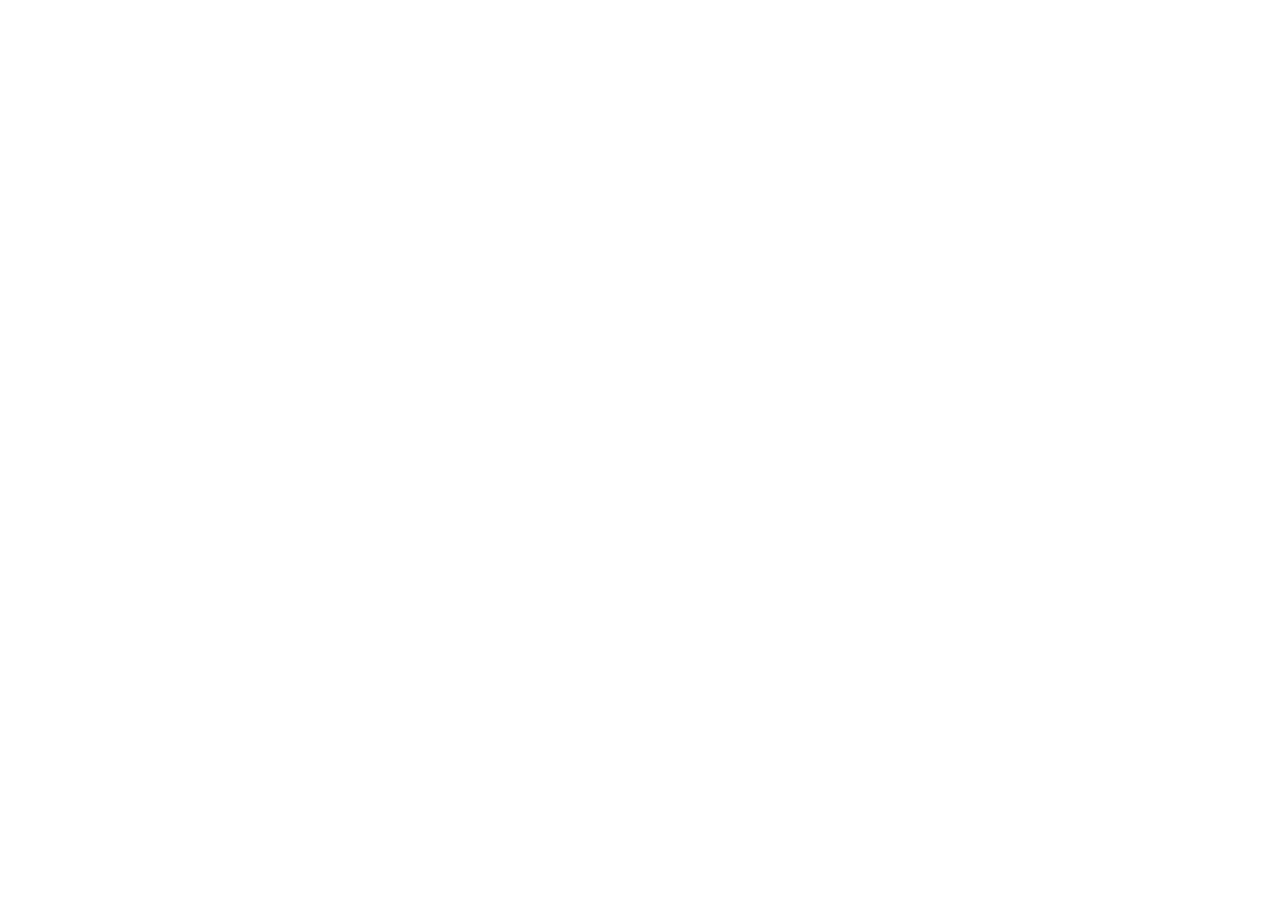
==== index.html @ 00c2632a "GOZA: añadir index.html" ====
<!doctype html><html lang="es"><head><meta charset="utf-8"><meta name="viewport" content="width=device-width,initial-scale=1"><meta name="theme-color" content="#111827"><title>GOZA · Registro de jornada</title><link rel="stylesheet" href="styles.css"></head><body><div id="app"></div><script src="config.js"></script><script type="module" src="app.js"></script></body></html>
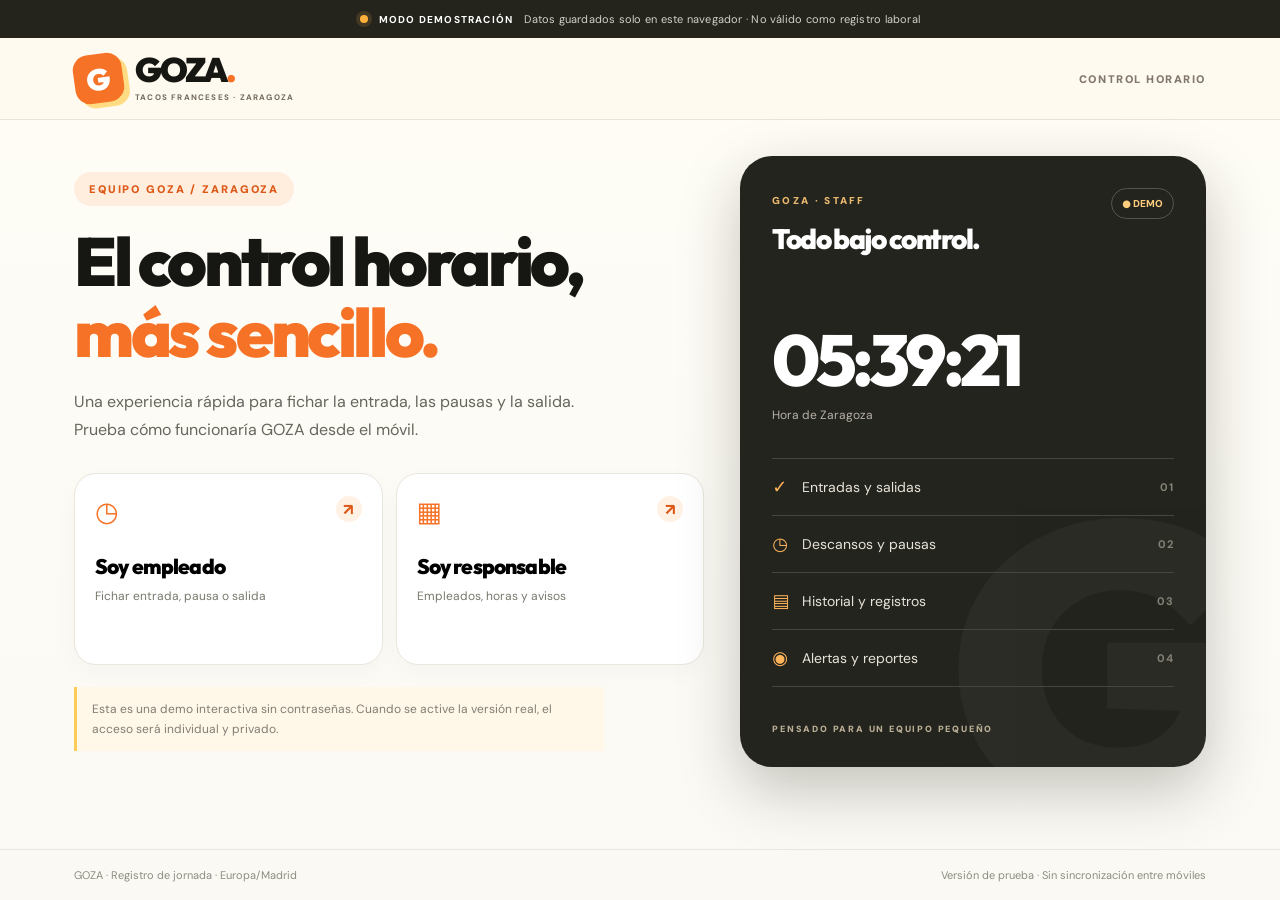
==== commit fc62d66f: "Activar demo interactiva cuando no hay backend configurado" ====
--- a/index.html
+++ b/index.html
@@ -1 +1,30 @@
-<!doctype html><html lang="es"><head><meta charset="utf-8"><meta name="viewport" content="width=device-width,initial-scale=1"><meta name="theme-color" content="#111827"><title>GOZA · Registro de jornada</title><link rel="stylesheet" href="styles.css"></head><body><div id="app"></div><script src="config.js"></script><script type="module" src="app.js"></script></body></html>+<!doctype html>
+<html lang="es">
+<head>
+<meta charset="utf-8">
+<meta name="viewport" content="width=device-width,initial-scale=1,viewport-fit=cover">
+<meta name="theme-color" content="#f57226">
+<meta name="description" content="GOZA Tacos Franceses Zaragoza - demostración del sistema de fichaje y control de jornada">
+<title>GOZA · Control Horario</title>
+<link rel="icon" type="image/svg+xml" href="favicon.svg">
+</head>
+<body>
+<div id="app"><p style="font-family:system-ui;text-align:center;margin-top:20vh">Cargando GOZA Fichaje…</p></div>
+<script src="./config.js"></script>
+<script>
+(function(){
+  var conf=window.GOZA_CONFIG||{};
+  var production=!!(conf.supabaseUrl&&/^https:\/\//.test(conf.supabaseUrl)&&conf.supabasePublishableKey);
+  var demo=(!production)||new URLSearchParams(location.search).has('demo');
+  var style=document.createElement('link');
+  style.rel='stylesheet'; style.href=demo?'./demo.css':'./styles.css';
+  document.head.appendChild(style);
+  var script=document.createElement('script');
+  script.src=demo?'./demo.js':'./app.js';
+  if(!demo)script.type='module';
+  script.onerror=function(){document.getElementById('app').innerHTML='<main style="padding:30px;font-family:system-ui">No se pudo cargar la aplicación. Comprueba la conexión y vuelve a intentarlo.</main>'};
+  document.body.appendChild(script);
+})();
+</script>
+</body>
+</html>
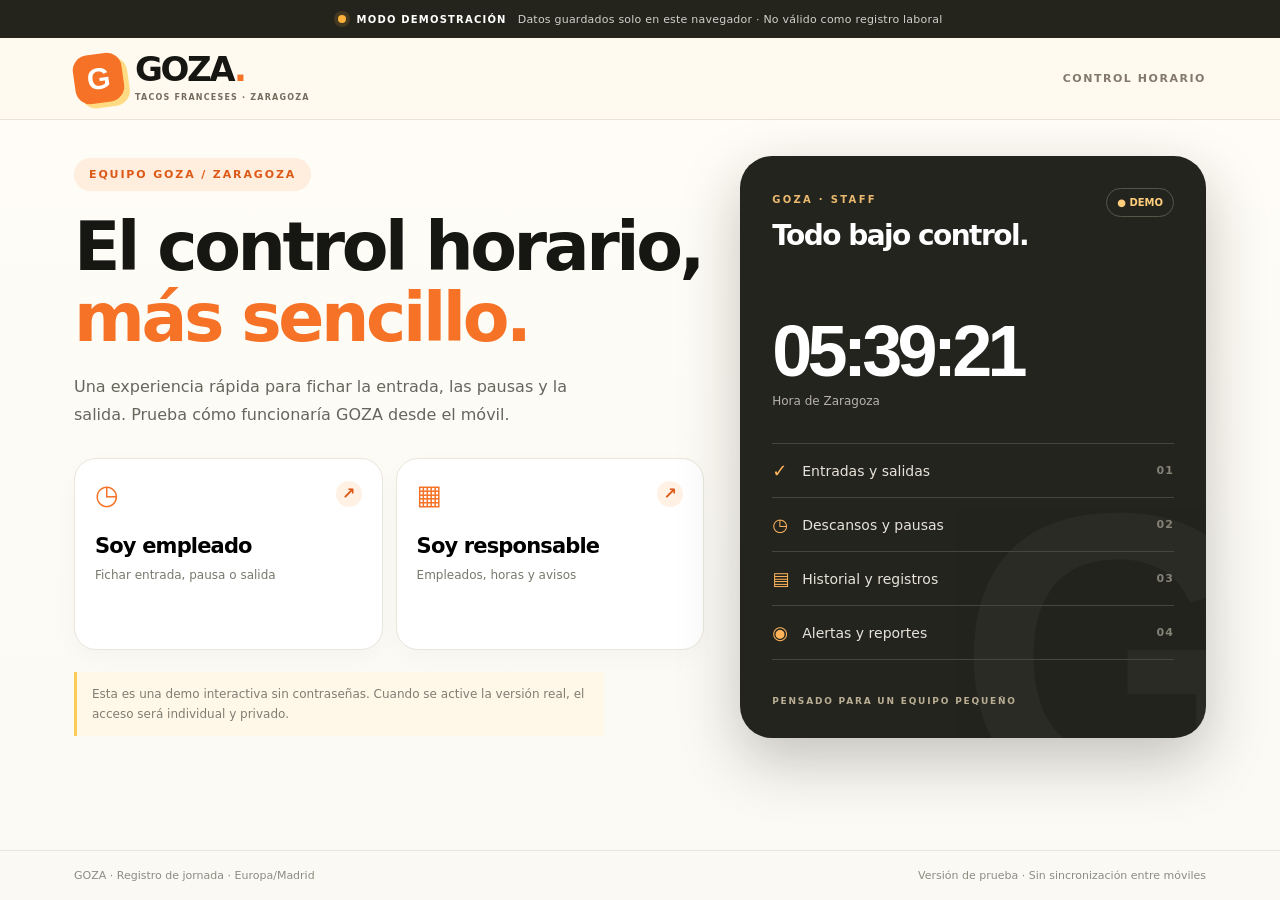
==== commit 155bc4d8: "Refuerzo CSP y arranque seguro de GOZA" ====
--- a/index.html
+++ b/index.html
@@ -1,30 +1,6 @@
-<!doctype html>
-<html lang="es">
-<head>
-<meta charset="utf-8">
-<meta name="viewport" content="width=device-width,initial-scale=1,viewport-fit=cover">
-<meta name="theme-color" content="#f57226">
-<meta name="description" content="GOZA Tacos Franceses Zaragoza - demostración del sistema de fichaje y control de jornada">
-<title>GOZA · Control Horario</title>
-<link rel="icon" type="image/svg+xml" href="favicon.svg">
-</head>
-<body>
-<div id="app"><p style="font-family:system-ui;text-align:center;margin-top:20vh">Cargando GOZA Fichaje…</p></div>
-<script src="./config.js"></script>
-<script>
-(function(){
-  var conf=window.GOZA_CONFIG||{};
-  var production=!!(conf.supabaseUrl&&/^https:\/\//.test(conf.supabaseUrl)&&conf.supabasePublishableKey);
-  var demo=(!production)||new URLSearchParams(location.search).has('demo');
-  var style=document.createElement('link');
-  style.rel='stylesheet'; style.href=demo?'./demo.css':'./styles.css';
-  document.head.appendChild(style);
-  var script=document.createElement('script');
-  script.src=demo?'./demo.js':'./app.js';
-  if(!demo)script.type='module';
-  script.onerror=function(){document.getElementById('app').innerHTML='<main style="padding:30px;font-family:system-ui">No se pudo cargar la aplicación. Comprueba la conexión y vuelve a intentarlo.</main>'};
-  document.body.appendChild(script);
-})();
-</script>
-</body>
-</html>+<!doctype html><html lang="es"><head><meta charset="utf-8"><meta name="viewport" content="width=device-width,initial-scale=1,viewport-fit=cover"><meta name="theme-color" content="#ec6c20">
+<meta name="description" content="GOZA Tacos Franceses Zaragoza · Registro privado de jornada">
+<meta http-equiv="Content-Security-Policy" content="default-src 'self'; script-src 'self' https://esm.sh; style-src 'self' https://fonts.googleapis.com; font-src 'self' https://fonts.gstatic.com; connect-src 'self' https://*.supabase.co https://esm.sh; img-src 'self' data:; object-src 'none'; base-uri 'self'; form-action 'self'; upgrade-insecure-requests">
+<title>GOZA · Control horario</title><link rel="icon" type="image/svg+xml" href="./favicon.svg">
+</head><body><div id="app"><p style="font:16px system-ui;text-align:center;margin-top:20vh">Abriendo GOZA Fichaje…</p></div>
+<script src="./config.js"></script><script src="./bootstrap.js"></script></body></html>
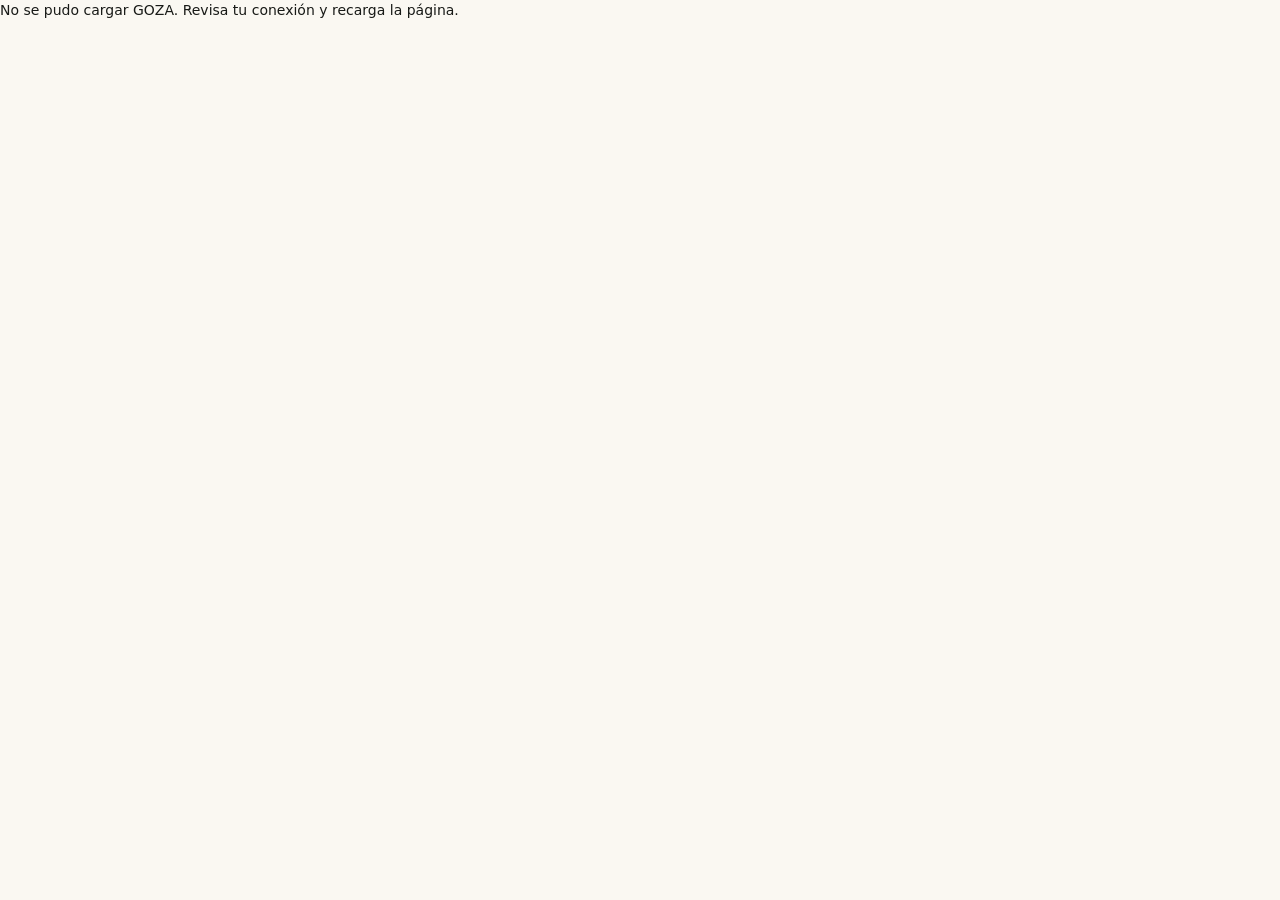
==== commit e7f68574: "Force iPhone Safari to load latest GOZA login code" ====
--- a/index.html
+++ b/index.html
@@ -3,4 +3,4 @@
 <meta http-equiv="Content-Security-Policy" content="default-src 'self'; script-src 'self' https://esm.sh; style-src 'self' https://fonts.googleapis.com; font-src 'self' https://fonts.gstatic.com; connect-src 'self' https://*.supabase.co https://esm.sh; img-src 'self' data:; object-src 'none'; base-uri 'self'; form-action 'self'; upgrade-insecure-requests">
 <title>GOZA · Control horario</title><link rel="icon" type="image/svg+xml" href="./favicon.svg">
 </head><body><div id="app"><p style="font:16px system-ui;text-align:center;margin-top:20vh">Abriendo GOZA Fichaje…</p></div>
-<script src="./config.js"></script><script src="./bootstrap.js"></script></body></html>+<script src="./config.js"></script><script src="./bootstrap.js?v=20261027-loginfix"></script></body></html>
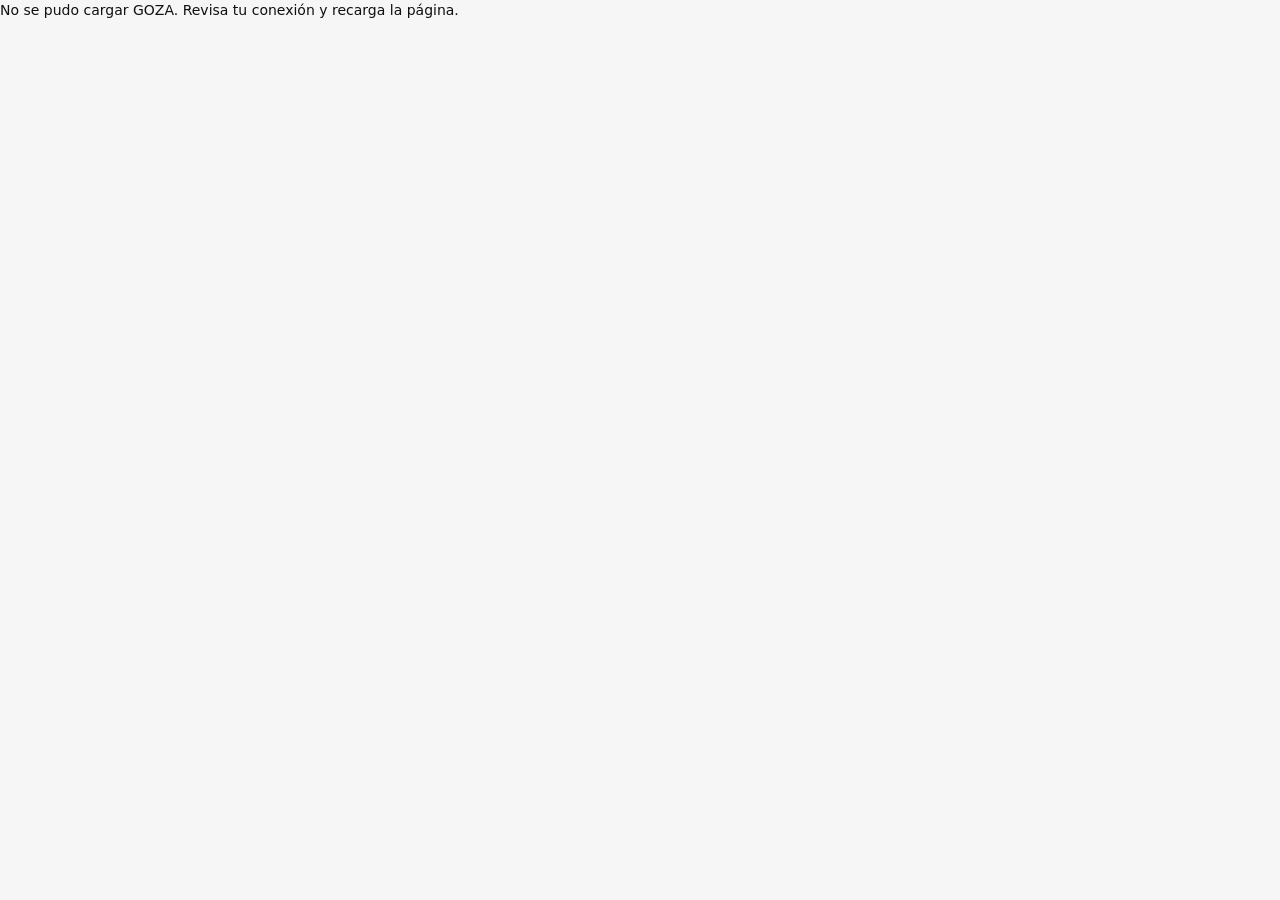
==== commit 06dcf86d: "Publish fresh frontend version to bypass iPhone cache" ====
--- a/index.html
+++ b/index.html
@@ -3,4 +3,4 @@
 <meta http-equiv="Content-Security-Policy" content="default-src 'self'; script-src 'self' https://esm.sh; style-src 'self' https://fonts.googleapis.com; font-src 'self' https://fonts.gstatic.com; connect-src 'self' https://*.supabase.co https://esm.sh; img-src 'self' data:; object-src 'none'; base-uri 'self'; form-action 'self'; upgrade-insecure-requests">
 <title>GOZA · Control horario</title><link rel="icon" type="image/svg+xml" href="./favicon.svg">
 </head><body><div id="app"><p style="font:16px system-ui;text-align:center;margin-top:20vh">Abriendo GOZA Fichaje…</p></div>
-<script src="./config.js"></script><script src="./bootstrap.js?v=20261027-loginfix"></script></body></html>+<script src="./config.js"></script><script src="./bootstrap.js?v=20261027-final-v6"></script></body></html>
